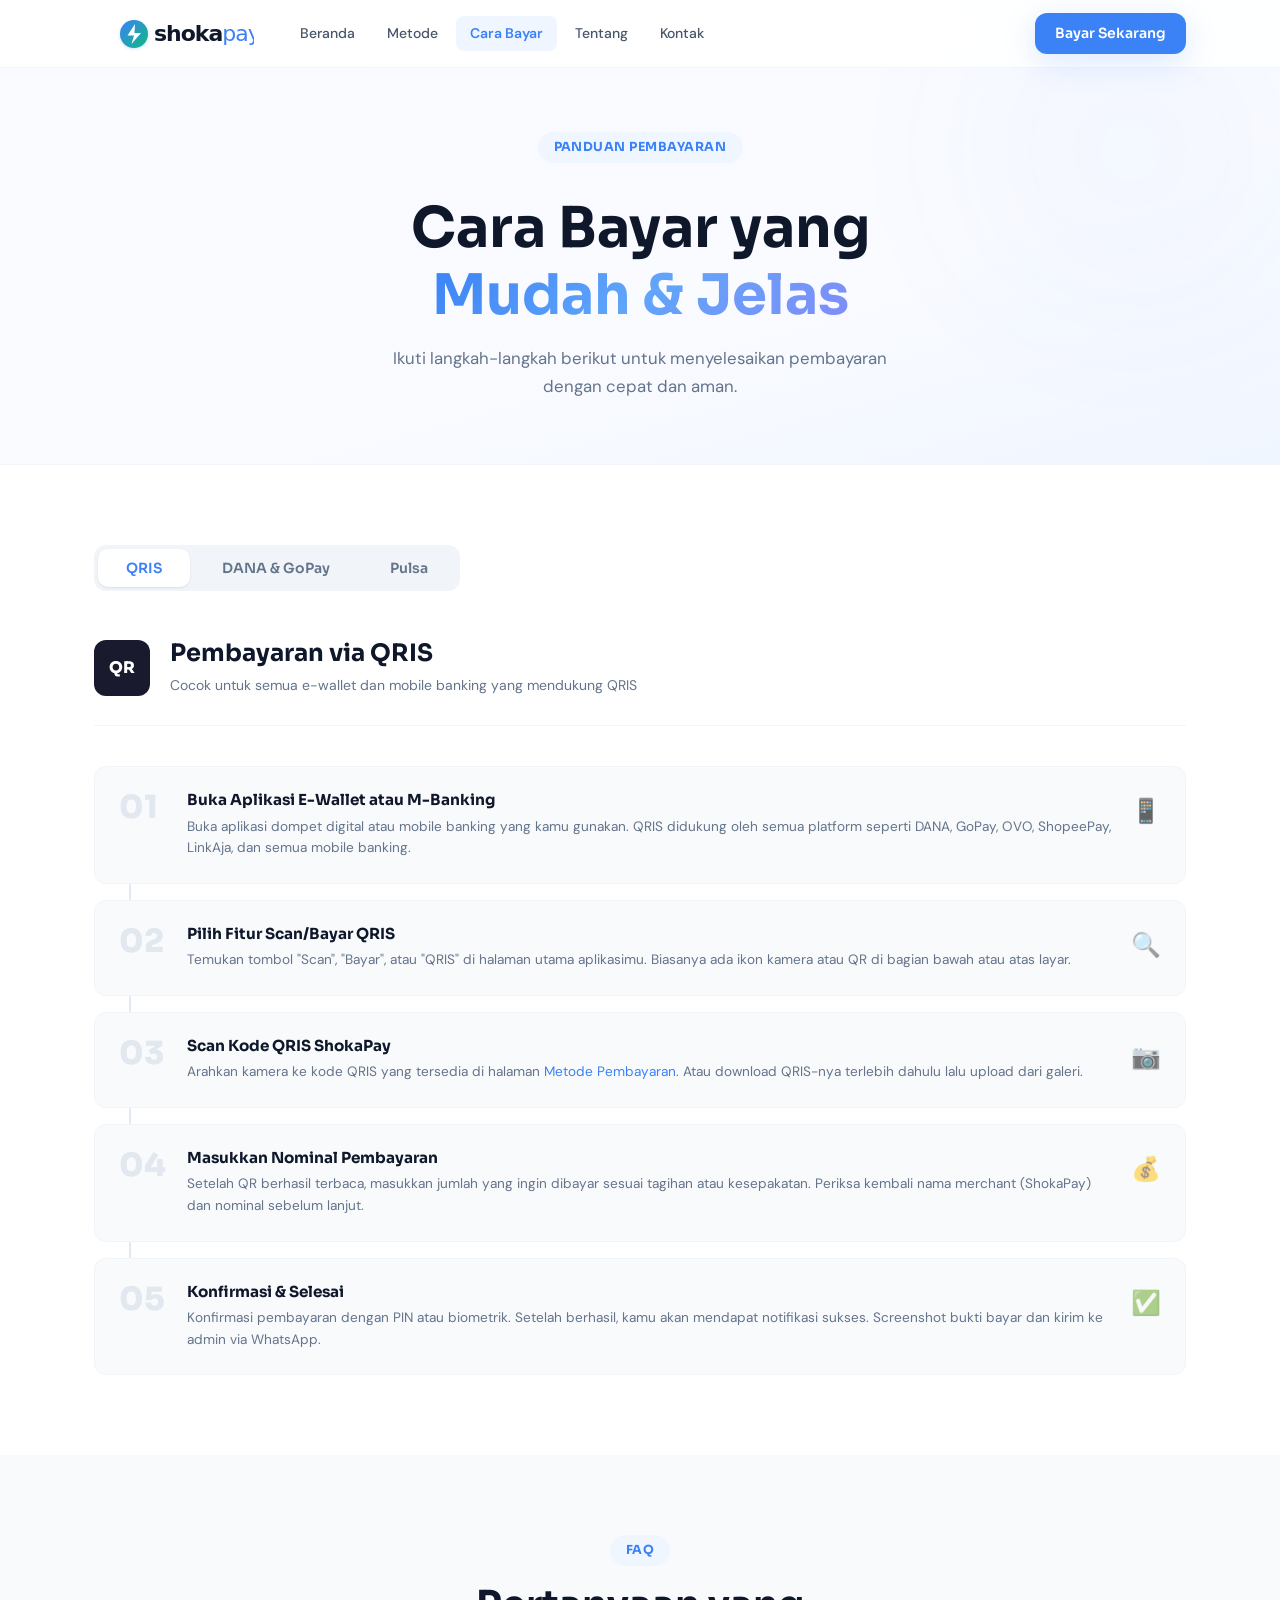
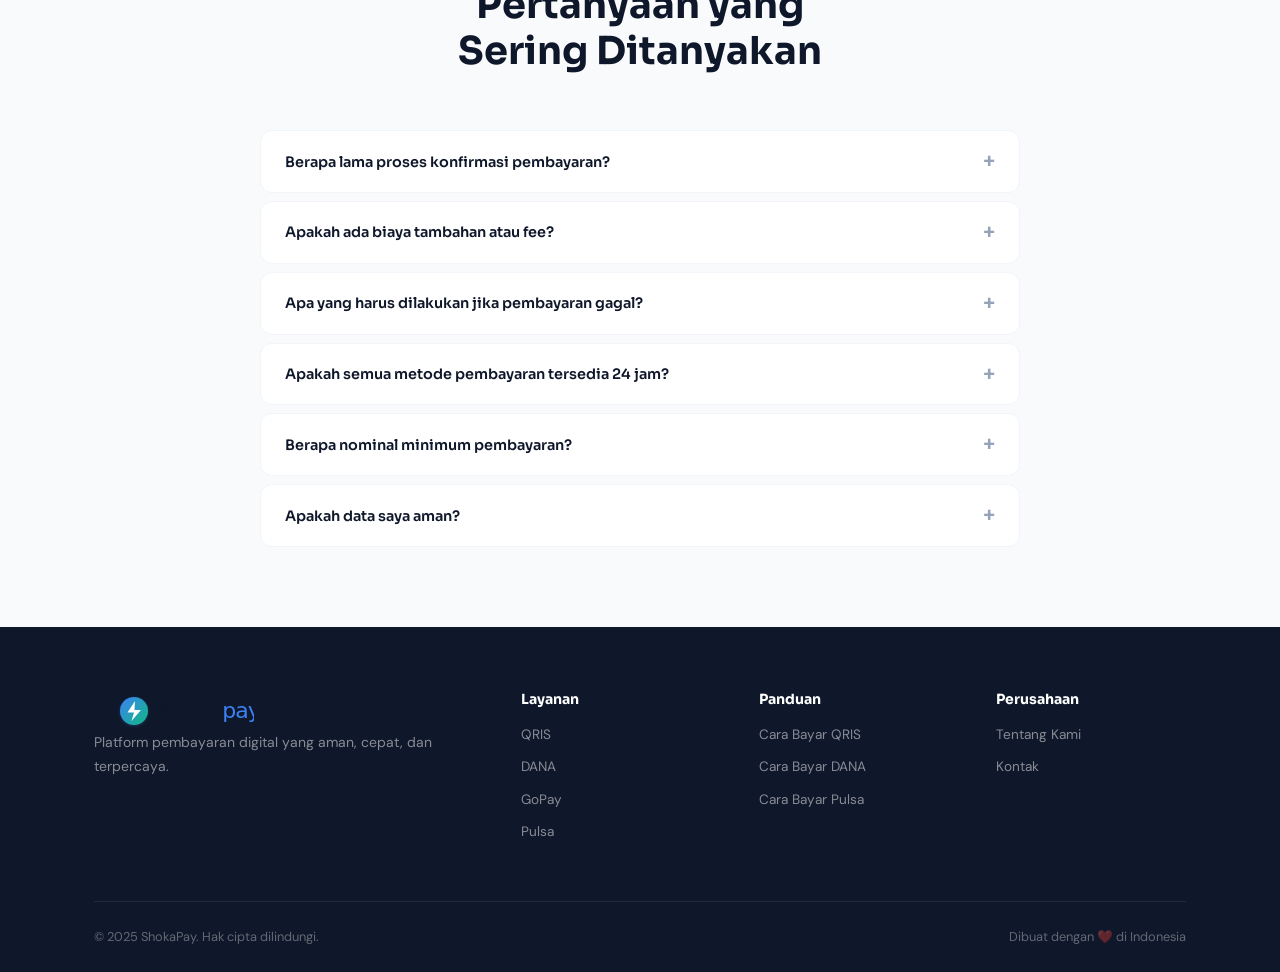
==== cara.html @ 30183c7b "Add cara.html for payment guide" ====
<!DOCTYPE html>
<html lang="id">
<head>
  <meta charset="UTF-8">
  <link rel="icon" type="image/svg+xml" href="favicon.svg">
  <meta name="viewport" content="width=device-width, initial-scale=1.0">
  <title>Cara Pembayaran — ShokaPay</title>
  <link rel="stylesheet" href="style.css">
  <link rel="preconnect" href="https://fonts.googleapis.com">
  <link href="https://fonts.googleapis.com/css2?family=Sora:wght@300;400;500;600;700;800&family=DM+Sans:ital,opsz,wght@0,9..40,300;0,9..40,400;0,9..40,500;0,9..40,600;1,9..40,400&display=swap" rel="stylesheet">
</head>
<body>

  <nav class="navbar" id="navbar">
    <div class="nav-container">
      <a href="index.html" class="nav-logo-svg">
        <svg width="160" height="40" viewBox="0 0 240 80" xmlns="http://www.w3.org/2000/svg">
          <defs>
            <linearGradient id="shoka-nav-grad" x1="0%" y1="0%" x2="100%" y2="100%">
              <stop offset="0%" stop-color="#3B82F6" />
              <stop offset="100%" stop-color="#10B981" />
            </linearGradient>
            <filter id="nav-shadow" x="-10%" y="-10%" width="120%" height="120%">
              <feDropShadow dx="0" dy="2" stdDeviation="3" flood-color="#3B82F6" flood-opacity="0.25"/>
            </filter>
          </defs>
          <circle cx="40" cy="40" r="28" fill="url(#shoka-nav-grad)" filter="url(#nav-shadow)" />
          <path d="M42 20 L27 43 H40 L35 60 L54 38 H41 Z" fill="#ffffff" />
          <text x="80" y="53" font-family="system-ui,-apple-system,BlinkMacSystemFont,sans-serif" font-size="44" letter-spacing="-2">
            <tspan font-weight="800" fill="#0f172a">shoka</tspan><tspan font-weight="400" fill="#3b82f6">pay</tspan>
          </text>
        </svg>
      </a>
      <div class="nav-links" id="navLinks">
        <a href="index.html" class="nav-link">Beranda</a>
        <a href="metode.html" class="nav-link">Metode</a>
        <a href="cara.html" class="nav-link active">Cara Bayar</a>
        <a href="tentang.html" class="nav-link">Tentang</a>
        <a href="kontak.html" class="nav-link">Kontak</a>
      </div>
      <a href="metode.html" class="nav-cta">Bayar Sekarang</a>
      <button class="hamburger" id="hamburger" aria-label="Menu">
        <span></span><span></span><span></span>
      </button>
    </div>
  </nav>

  <section class="page-hero">
    <div class="hero-orb hero-orb-1" style="opacity:0.4;"></div>
    <div class="container">
      <div class="page-hero-content">
        <div class="section-tag">Panduan Pembayaran</div>
        <h1 class="page-title">Cara Bayar yang<br><span class="gradient-text">Mudah & Jelas</span></h1>
        <p class="page-sub">Ikuti langkah-langkah berikut untuk menyelesaikan pembayaran dengan cepat dan aman.</p>
      </div>
    </div>
  </section>

  <!-- GUIDE TABS -->
  <section class="guide-section">
    <div class="container">
      <div class="guide-tabs">
        <button class="guide-tab active" data-tab="qris">QRIS</button>
        <button class="guide-tab" data-tab="dana-gopay">DANA & GoPay</button>
        <button class="guide-tab" data-tab="pulsa">Pulsa</button>
      </div>

      <!-- QRIS STEPS -->
      <div class="guide-content active" id="tab-qris">
        <div class="guide-header">
          <div class="guide-icon qris-icon-large">QR</div>
          <div>
            <h2>Pembayaran via QRIS</h2>
            <p>Cocok untuk semua e-wallet dan mobile banking yang mendukung QRIS</p>
          </div>
        </div>
        <div class="steps-container">
          <div class="step-card">
            <div class="step-number">01</div>
            <div class="step-content">
              <h3>Buka Aplikasi E-Wallet atau M-Banking</h3>
              <p>Buka aplikasi dompet digital atau mobile banking yang kamu gunakan. QRIS didukung oleh semua platform seperti DANA, GoPay, OVO, ShopeePay, LinkAja, dan semua mobile banking.</p>
            </div>
            <div class="step-icon">📱</div>
          </div>
          <div class="step-connector"></div>
          <div class="step-card">
            <div class="step-number">02</div>
            <div class="step-content">
              <h3>Pilih Fitur Scan/Bayar QRIS</h3>
              <p>Temukan tombol "Scan", "Bayar", atau "QRIS" di halaman utama aplikasimu. Biasanya ada ikon kamera atau QR di bagian bawah atau atas layar.</p>
            </div>
            <div class="step-icon">🔍</div>
          </div>
          <div class="step-connector"></div>
          <div class="step-card">
            <div class="step-number">03</div>
            <div class="step-content">
              <h3>Scan Kode QRIS ShokaPay</h3>
              <p>Arahkan kamera ke kode QRIS yang tersedia di halaman <a href="metode.html" style="color:var(--blue);">Metode Pembayaran</a>. Atau download QRIS-nya terlebih dahulu lalu upload dari galeri.</p>
            </div>
            <div class="step-icon">📷</div>
          </div>
          <div class="step-connector"></div>
          <div class="step-card">
            <div class="step-number">04</div>
            <div class="step-content">
              <h3>Masukkan Nominal Pembayaran</h3>
              <p>Setelah QR berhasil terbaca, masukkan jumlah yang ingin dibayar sesuai tagihan atau kesepakatan. Periksa kembali nama merchant (ShokaPay) dan nominal sebelum lanjut.</p>
            </div>
            <div class="step-icon">💰</div>
          </div>
          <div class="step-connector"></div>
          <div class="step-card">
            <div class="step-number">05</div>
            <div class="step-content">
              <h3>Konfirmasi & Selesai</h3>
              <p>Konfirmasi pembayaran dengan PIN atau biometrik. Setelah berhasil, kamu akan mendapat notifikasi sukses. Screenshot bukti bayar dan kirim ke admin via WhatsApp.</p>
            </div>
            <div class="step-icon">✅</div>
          </div>
        </div>
      </div>

      <!-- DANA & GOPAY STEPS -->
      <div class="guide-content" id="tab-dana-gopay">
        <div class="guide-header">
          <div class="guide-icon dana-icon-large">💙</div>
          <div>
            <h2>Pembayaran via DANA & GoPay</h2>
            <p>Transfer langsung ke nomor DANA atau GoPay ShokaPay</p>
          </div>
        </div>

        <div class="guide-split">
          <div class="guide-split-col">
            <h3 class="split-title dana-title">Via DANA</h3>
            <div class="steps-container compact">
              <div class="step-card compact-step">
                <div class="step-number small">01</div>
                <div class="step-content">
                  <h3>Buka Aplikasi DANA</h3>
                  <p>Buka aplikasi DANA di smartphone kamu dan pastikan sudah login ke akun yang valid.</p>
                </div>
              </div>
              <div class="step-connector short"></div>
              <div class="step-card compact-step">
                <div class="step-number small">02</div>
                <div class="step-content">
                  <h3>Pilih "Kirim Uang"</h3>
                  <p>Tap tombol "Kirim" atau "Kirim Uang" dari halaman utama DANA.</p>
                </div>
              </div>
              <div class="step-connector short"></div>
              <div class="step-card compact-step">
                <div class="step-number small">03</div>
                <div class="step-content">
                  <h3>Masukkan Nomor DANA</h3>
                  <p>Ketik atau paste nomor tujuan: <strong>085213859916</strong></p>
                </div>
              </div>
              <div class="step-connector short"></div>
              <div class="step-card compact-step">
                <div class="step-number small">04</div>
                <div class="step-content">
                  <h3>Masukkan Nominal & Kirim</h3>
                  <p>Isi jumlah, tambah catatan jika perlu, lalu konfirmasi dengan PIN DANA.</p>
                </div>
              </div>
            </div>
          </div>

          <div class="guide-split-divider"></div>

          <div class="guide-split-col">
            <h3 class="split-title gopay-title">Via GoPay</h3>
            <div class="steps-container compact">
              <div class="step-card compact-step">
                <div class="step-number small">01</div>
                <div class="step-content">
                  <h3>Buka Aplikasi Gojek</h3>
                  <p>Buka aplikasi Gojek dan masuk ke menu GoPay di bagian bawah layar.</p>
                </div>
              </div>
              <div class="step-connector short"></div>
              <div class="step-card compact-step">
                <div class="step-number small">02</div>
                <div class="step-content">
                  <h3>Pilih "Kirim"</h3>
                  <p>Di halaman GoPay, tap "Kirim" untuk memulai transfer ke nomor lain.</p>
                </div>
              </div>
              <div class="step-connector short"></div>
              <div class="step-card compact-step">
                <div class="step-number small">03</div>
                <div class="step-content">
                  <h3>Masukkan Nomor GoPay</h3>
                  <p>Ketik nomor tujuan: <strong>085213859916</strong> — pastikan nama muncul sebagai ShokaPay.</p>
                </div>
              </div>
              <div class="step-connector short"></div>
              <div class="step-card compact-step">
                <div class="step-number small">04</div>
                <div class="step-content">
                  <h3>Konfirmasi & Kirim</h3>
                  <p>Masukkan nominal, verifikasi dengan PIN GoPay, dan transfer selesai.</p>
                </div>
              </div>
            </div>
          </div>
        </div>
      </div>

      <!-- PULSA STEPS -->
      <div class="guide-content" id="tab-pulsa">
        <div class="guide-header">
          <div class="guide-icon pulsa-icon-large">📡</div>
          <div>
            <h2>Pembayaran via Pulsa</h2>
            <p>Transfer pulsa dari nomor Telkomsel atau Indosat kamu</p>
          </div>
        </div>

        <div class="guide-split">
          <div class="guide-split-col">
            <h3 class="split-title tsel-title">Pulsa Telkomsel</h3>
            <div class="number-highlight red-highlight">085213859916</div>
            <div class="steps-container compact">
              <div class="step-card compact-step">
                <div class="step-number small">01</div>
                <div class="step-content">
                  <h3>Pastikan Pulsa Cukup</h3>
                  <p>Cek saldo pulsamu, pastikan minimal sama dengan nominal yang ingin dikirim + fee.</p>
                </div>
              </div>
              <div class="step-connector short"></div>
              <div class="step-card compact-step">
                <div class="step-number small">02</div>
                <div class="step-content">
                  <h3>Gunakan MyTelkomsel atau *858#</h3>
                  <p>Buka aplikasi MyTelkomsel atau dial <strong>*858#</strong> dari nomor Telkomselmu.</p>
                </div>
              </div>
              <div class="step-connector short"></div>
              <div class="step-card compact-step">
                <div class="step-number small">03</div>
                <div class="step-content">
                  <h3>Pilih "Transfer Pulsa"</h3>
                  <p>Pilih menu Transfer Pulsa dan masukkan nomor tujuan <strong>085213859916</strong>.</p>
                </div>
              </div>
              <div class="step-connector short"></div>
              <div class="step-card compact-step">
                <div class="step-number small">04</div>
                <div class="step-content">
                  <h3>Masukkan Nominal & Konfirmasi</h3>
                  <p>Isi nominal pulsa yang ingin dikirim, konfirmasi dan selesaikan proses transfer.</p>
                </div>
              </div>
            </div>
          </div>

          <div class="guide-split-divider"></div>

          <div class="guide-split-col">
            <h3 class="split-title isat-title">Pulsa Indosat</h3>
            <div class="number-highlight orange-highlight">6285761987935</div>
            <div class="steps-container compact">
              <div class="step-card compact-step">
                <div class="step-number small">01</div>
                <div class="step-content">
                  <h3>Pastikan Pulsa Cukup</h3>
                  <p>Cek saldo pulsamu, pastikan mencukupi nominal yang akan ditransfer.</p>
                </div>
              </div>
              <div class="step-connector short"></div>
              <div class="step-card compact-step">
                <div class="step-number small">02</div>
                <div class="step-content">
                  <h3>Gunakan myIM3 atau *123#</h3>
                  <p>Buka aplikasi myIM3 atau dial <strong>*123#</strong> dari nomor Indosatmu.</p>
                </div>
              </div>
              <div class="step-connector short"></div>
              <div class="step-card compact-step">
                <div class="step-number small">03</div>
                <div class="step-content">
                  <h3>Pilih "Transfer Pulsa"</h3>
                  <p>Navigasi ke menu Transfer Pulsa dan masukkan nomor <strong>6285761987935</strong>.</p>
                </div>
              </div>
              <div class="step-connector short"></div>
              <div class="step-card compact-step">
                <div class="step-number small">04</div>
                <div class="step-content">
                  <h3>Masukkan Nominal & Konfirmasi</h3>
                  <p>Masukkan jumlah pulsa, ikuti instruksi dan selesaikan transfer.</p>
                </div>
              </div>
            </div>
          </div>
        </div>
      </div>
    </div>
  </section>

  <!-- FAQ -->
  <section class="faq-section">
    <div class="container">
      <div class="section-header">
        <div class="section-tag">FAQ</div>
        <h2 class="section-title">Pertanyaan yang<br>Sering Ditanyakan</h2>
      </div>
      <div class="faq-list">
        <div class="faq-item">
          <button class="faq-question">
            Berapa lama proses konfirmasi pembayaran?
            <span class="faq-icon">+</span>
          </button>
          <div class="faq-answer">
            <p>Konfirmasi pembayaran diproses dalam waktu kurang dari 5 menit setelah kamu mengirimkan bukti transfer ke admin via WhatsApp. Pastikan mengirimkan screenshot yang jelas.</p>
          </div>
        </div>
        <div class="faq-item">
          <button class="faq-question">
            Apakah ada biaya tambahan atau fee?
            <span class="faq-icon">+</span>
          </button>
          <div class="faq-answer">
            <p>Tidak ada biaya tambahan dari pihak ShokaPay. Namun, beberapa metode seperti transfer pulsa mungkin dikenakan biaya kecil dari operator selulermu. Silakan cek ketentuan operatormu.</p>
          </div>
        </div>
        <div class="faq-item">
          <button class="faq-question">
            Apa yang harus dilakukan jika pembayaran gagal?
            <span class="faq-icon">+</span>
          </button>
          <div class="faq-answer">
            <p>Jika pembayaran gagal, hubungi admin kami via WhatsApp dengan menyertakan detail transaksi. Tim kami akan membantu menyelesaikan masalah dalam waktu singkat.</p>
          </div>
        </div>
        <div class="faq-item">
          <button class="faq-question">
            Apakah semua metode pembayaran tersedia 24 jam?
            <span class="faq-icon">+</span>
          </button>
          <div class="faq-answer">
            <p>QRIS, DANA, dan GoPay tersedia 24/7. Untuk konfirmasi dari admin, kami beroperasi dari pukul 08.00 - 23.00 WIB. Di luar jam tersebut, konfirmasi akan diproses saat admin online.</p>
          </div>
        </div>
        <div class="faq-item">
          <button class="faq-question">
            Berapa nominal minimum pembayaran?
            <span class="faq-icon">+</span>
          </button>
          <div class="faq-answer">
            <p>Untuk DANA dan GoPay tidak ada minimum khusus dari kami (ikuti ketentuan platform). Untuk pulsa, minimum transfer biasanya Rp 5.000 tergantung kebijakan operator.</p>
          </div>
        </div>
        <div class="faq-item">
          <button class="faq-question">
            Apakah data saya aman?
            <span class="faq-icon">+</span>
          </button>
          <div class="faq-answer">
            <p>Ya, keamanan data pengguna adalah prioritas utama kami. Kami tidak menyimpan data kartu atau kredensial apapun. Semua transaksi diproses langsung melalui platform resmi masing-masing.</p>
          </div>
        </div>
      </div>
    </div>
  </section>

  <footer class="footer">
    <div class="container">
      <div class="footer-grid">
        <div class="footer-brand">
          <a href="index.html" class="nav-logo-svg">
        <svg width="160" height="40" viewBox="0 0 240 80" xmlns="http://www.w3.org/2000/svg">
          <defs>
            <linearGradient id="shoka-nav-grad" x1="0%" y1="0%" x2="100%" y2="100%">
              <stop offset="0%" stop-color="#3B82F6" />
              <stop offset="100%" stop-color="#10B981" />
            </linearGradient>
            <filter id="nav-shadow" x="-10%" y="-10%" width="120%" height="120%">
              <feDropShadow dx="0" dy="2" stdDeviation="3" flood-color="#3B82F6" flood-opacity="0.25"/>
            </filter>
          </defs>
          <circle cx="40" cy="40" r="28" fill="url(#shoka-nav-grad)" filter="url(#nav-shadow)" />
          <path d="M42 20 L27 43 H40 L35 60 L54 38 H41 Z" fill="#ffffff" />
          <text x="80" y="53" font-family="system-ui,-apple-system,BlinkMacSystemFont,sans-serif" font-size="44" letter-spacing="-2">
            <tspan font-weight="800" fill="#0f172a">shoka</tspan><tspan font-weight="400" fill="#3b82f6">pay</tspan>
          </text>
        </svg>
      </a>
          <p>Platform pembayaran digital yang aman, cepat, dan terpercaya.</p>
        </div>
        <div class="footer-col">
          <h4>Layanan</h4>
          <a href="metode.html">QRIS</a>
          <a href="metode.html">DANA</a>
          <a href="metode.html">GoPay</a>
          <a href="metode.html">Pulsa</a>
        </div>
        <div class="footer-col">
          <h4>Panduan</h4>
          <a href="cara.html">Cara Bayar QRIS</a>
          <a href="cara.html">Cara Bayar DANA</a>
          <a href="cara.html">Cara Bayar Pulsa</a>
        </div>
        <div class="footer-col">
          <h4>Perusahaan</h4>
          <a href="tentang.html">Tentang Kami</a>
          <a href="kontak.html">Kontak</a>
        </div>
      </div>
      <div class="footer-bottom">
        <span>© 2025 ShokaPay. Hak cipta dilindungi.</span>
        <span>Dibuat dengan ❤️ di Indonesia</span>
      </div>
    </div>
  </footer>

  <script src="app.js"></script>
</body>
</html>
---- style.css ----
/* ============================================
   SHOKAPAY — Premium Payment Platform CSS
   ============================================ */

:root {
  --blue: #3B82F6;
  --blue-light: #EFF6FF;
  --blue-mid: #BFDBFE;
  --blue-dark: #1D4ED8;
  --white: #FFFFFF;
  --gray-50: #F8FAFC;
  --gray-100: #F1F5F9;
  --gray-200: #E2E8F0;
  --gray-300: #CBD5E1;
  --gray-400: #94A3B8;
  --gray-500: #64748B;
  --gray-600: #475569;
  --gray-700: #334155;
  --gray-800: #1E293B;
  --gray-900: #0F172A;
  --radius: 24px;
  --radius-sm: 12px;
  --radius-xs: 8px;
  --shadow-sm: 0 1px 3px rgba(0,0,0,0.06), 0 1px 2px rgba(0,0,0,0.04);
  --shadow: 0 4px 16px rgba(0,0,0,0.07), 0 1px 4px rgba(0,0,0,0.04);
  --shadow-lg: 0 10px 40px rgba(0,0,0,0.10), 0 2px 8px rgba(0,0,0,0.06);
  --shadow-blue: 0 8px 32px rgba(59,130,246,0.18);
  --font: 'Sora', sans-serif;
  --font-body: 'DM Sans', sans-serif;
  --nav-h: 68px;
}

*, *::before, *::after { box-sizing: border-box; margin: 0; padding: 0; }

html { scroll-behavior: smooth; }

body {
  font-family: var(--font-body);
  background: var(--white);
  color: var(--gray-800);
  line-height: 1.65;
  -webkit-font-smoothing: antialiased;
  overflow-x: hidden;
}

/* ── TYPOGRAPHY ── */
h1, h2, h3, h4 { font-family: var(--font); font-weight: 700; line-height: 1.2; }
h1 { font-size: clamp(2rem, 5vw, 3.5rem); }
h2 { font-size: clamp(1.5rem, 3.5vw, 2.4rem); }
h3 { font-size: 1.1rem; }
p { color: var(--gray-600); }
a { text-decoration: none; color: inherit; }

.container {
  max-width: 1140px;
  margin: 0 auto;
  padding: 0 24px;
}

/* ── NAVBAR ── */
.navbar {
  position: fixed;
  top: 0; left: 0; right: 0;
  z-index: 1000;
  height: var(--nav-h);
  background: rgba(255,255,255,0.88);
  backdrop-filter: blur(20px);
  -webkit-backdrop-filter: blur(20px);
  border-bottom: 1px solid var(--gray-100);
  transition: box-shadow 0.3s;
}
.navbar.scrolled { box-shadow: var(--shadow); }

.nav-container {
  display: flex;
  align-items: center;
  gap: 32px;
  height: 100%;
  max-width: 1140px;
  margin: 0 auto;
  padding: 0 24px;
}

.nav-logo {
  display: flex;
  align-items: center;
  gap: 10px;
  font-family: var(--font);
  font-weight: 700;
  font-size: 1.15rem;
  color: var(--gray-900);
  flex-shrink: 0;
}

.logo-mark {
  width: 36px; height: 36px;
  background: linear-gradient(135deg, var(--blue), var(--blue-dark));
  border-radius: 10px;
  display: flex; align-items: center; justify-content: center;
  color: white;
  font-family: var(--font);
  font-weight: 800;
  font-size: 1rem;
  box-shadow: var(--shadow-blue);
}

.nav-links {
  display: flex;
  align-items: center;
  gap: 4px;
  flex: 1;
}
.nav-link {
  padding: 6px 14px;
  border-radius: var(--radius-xs);
  font-size: 0.875rem;
  font-weight: 500;
  color: var(--gray-600);
  transition: all 0.2s;
}
.nav-link:hover { color: var(--blue); background: var(--blue-light); }
.nav-link.active { color: var(--blue); background: var(--blue-light); font-weight: 600; }

.nav-cta {
  padding: 9px 20px;
  background: var(--blue);
  color: white;
  border-radius: var(--radius-sm);
  font-size: 0.875rem;
  font-weight: 600;
  font-family: var(--font);
  transition: all 0.2s;
  box-shadow: var(--shadow-blue);
  white-space: nowrap;
}
.nav-cta:hover { background: var(--blue-dark); transform: translateY(-1px); box-shadow: 0 8px 24px rgba(59,130,246,0.3); }

.hamburger {
  display: none;
  flex-direction: column;
  gap: 5px;
  background: none;
  border: none;
  cursor: pointer;
  padding: 4px;
  margin-left: auto;
}
.hamburger span {
  display: block;
  width: 24px; height: 2px;
  background: var(--gray-700);
  border-radius: 2px;
  transition: all 0.3s;
}
.hamburger.open span:nth-child(1) { transform: translateY(7px) rotate(45deg); }
.hamburger.open span:nth-child(2) { opacity: 0; }
.hamburger.open span:nth-child(3) { transform: translateY(-7px) rotate(-45deg); }

/* ── GLASS CARD ── */
.glass-card {
  background: rgba(255,255,255,0.7);
  backdrop-filter: blur(20px);
  -webkit-backdrop-filter: blur(20px);
  border: 1px solid rgba(255,255,255,0.9);
  box-shadow: var(--shadow-lg);
}

/* ── GRADIENT TEXT ── */
.gradient-text {
  background: linear-gradient(135deg, var(--blue), #60A5FA, #818CF8);
  -webkit-background-clip: text;
  -webkit-text-fill-color: transparent;
  background-clip: text;
}

/* ── HERO ── */
.hero {
  min-height: 100vh;
  padding: calc(var(--nav-h) + 80px) 0 80px;
  position: relative;
  overflow: hidden;
  background: linear-gradient(165deg, #F8FAFF 0%, #FAFBFF 50%, #F0F6FF 100%);
}

.hero-bg-grid {
  position: absolute;
  inset: 0;
  background-image: 
    linear-gradient(var(--gray-200) 1px, transparent 1px),
    linear-gradient(90deg, var(--gray-200) 1px, transparent 1px);
  background-size: 40px 40px;
  opacity: 0.4;
  mask-image: radial-gradient(ellipse 80% 80% at 50% 50%, black 30%, transparent 100%);
}

.hero-orb {
  position: absolute;
  border-radius: 50%;
  filter: blur(80px);
  pointer-events: none;
}
.hero-orb-1 {
  width: 500px; height: 500px;
  background: radial-gradient(circle, rgba(59,130,246,0.12) 0%, transparent 70%);
  top: -100px; right: -100px;
}
.hero-orb-2 {
  width: 400px; height: 400px;
  background: radial-gradient(circle, rgba(129,140,248,0.10) 0%, transparent 70%);
  bottom: 0; left: -50px;
}

.hero .container {
  display: grid;
  grid-template-columns: 1fr 1fr;
  gap: 60px;
  align-items: center;
  position: relative;
  z-index: 1;
}

.hero-badge {
  display: inline-flex;
  align-items: center;
  gap: 8px;
  padding: 6px 16px;
  background: var(--blue-light);
  border: 1px solid var(--blue-mid);
  border-radius: 100px;
  font-size: 0.8rem;
  font-weight: 600;
  color: var(--blue-dark);
  margin-bottom: 24px;
  font-family: var(--font);
}
.badge-dot {
  width: 7px; height: 7px;
  background: #22C55E;
  border-radius: 50%;
  box-shadow: 0 0 0 2px rgba(34,197,94,0.3);
  animation: pulse-dot 2s infinite;
}
@keyframes pulse-dot {
  0%, 100% { box-shadow: 0 0 0 2px rgba(34,197,94,0.3); }
  50% { box-shadow: 0 0 0 5px rgba(34,197,94,0.1); }
}

.hero-title { margin-bottom: 20px; color: var(--gray-900); }
.hero-sub {
  font-size: 1.05rem;
  color: var(--gray-500);
  max-width: 460px;
  margin-bottom: 36px;
  line-height: 1.75;
}

.hero-actions {
  display: flex;
  gap: 12px;
  flex-wrap: wrap;
  margin-bottom: 40px;
}

.btn-primary {
  display: inline-flex;
  align-items: center;
  gap: 8px;
  padding: 14px 28px;
  background: linear-gradient(135deg, var(--blue), var(--blue-dark));
  color: white;
  border-radius: var(--radius-sm);
  font-family: var(--font);
  font-weight: 600;
  font-size: 0.95rem;
  transition: all 0.25s;
  box-shadow: var(--shadow-blue);
}
.btn-primary:hover { transform: translateY(-2px); box-shadow: 0 12px 36px rgba(59,130,246,0.35); }
.btn-arrow { transition: transform 0.2s; }
.btn-primary:hover .btn-arrow { transform: translateX(4px); }

.btn-ghost {
  display: inline-flex;
  align-items: center;
  padding: 14px 28px;
  background: white;
  border: 1.5px solid var(--gray-200);
  color: var(--gray-700);
  border-radius: var(--radius-sm);
  font-family: var(--font);
  font-weight: 600;
  font-size: 0.95rem;
  transition: all 0.2s;
}
.btn-ghost:hover { border-color: var(--blue); color: var(--blue); background: var(--blue-light); }

.hero-trust {
  display: flex;
  align-items: center;
  gap: 16px;
  flex-wrap: wrap;
}
.trust-item {
  display: flex;
  align-items: center;
  gap: 6px;
  font-size: 0.82rem;
  font-weight: 500;
  color: var(--gray-500);
}
.trust-icon { font-size: 0.9rem; }
.trust-divider { width: 1px; height: 16px; background: var(--gray-200); }

/* HERO VISUAL */
.hero-visual {
  position: relative;
  display: flex;
  justify-content: center;
}

.mockup-card {
  width: 100%;
  max-width: 340px;
  border-radius: var(--radius);
  padding: 24px;
  animation: float 6s ease-in-out infinite;
}
@keyframes float {
  0%, 100% { transform: translateY(0); }
  50% { transform: translateY(-12px); }
}

.mockup-header {
  display: flex;
  align-items: center;
  gap: 12px;
  margin-bottom: 20px;
}
.mockup-avatar {
  width: 42px; height: 42px;
  background: linear-gradient(135deg, var(--blue), var(--blue-dark));
  border-radius: 12px;
  display: flex; align-items: center; justify-content: center;
  color: white;
  font-family: var(--font);
  font-weight: 700;
  font-size: 0.85rem;
}
.mockup-name { font-family: var(--font); font-weight: 700; font-size: 0.95rem; color: var(--gray-900); }
.mockup-status {
  display: flex; align-items: center; gap: 5px;
  font-size: 0.75rem; color: #22C55E; font-weight: 500;
}
.status-dot { width: 6px; height: 6px; background: #22C55E; border-radius: 50%; }
.mockup-badge-tag {
  margin-left: auto;
  padding: 3px 10px;
  background: linear-gradient(135deg, #F59E0B, #D97706);
  color: white;
  border-radius: 100px;
  font-size: 0.7rem;
  font-weight: 700;
  font-family: var(--font);
}
.mockup-balance-label { font-size: 0.75rem; color: var(--gray-400); margin-bottom: 4px; }
.mockup-balance {
  font-family: var(--font);
  font-size: 1.6rem;
  font-weight: 800;
  color: var(--gray-900);
  margin-bottom: 16px;
}
.mockup-methods {
  display: flex; gap: 6px;
  margin-bottom: 20px;
  flex-wrap: wrap;
}
.method-chip {
  padding: 4px 12px;
  border-radius: 100px;
  font-size: 0.72rem;
  font-weight: 700;
  font-family: var(--font);
}
.qris-chip { background: #1A1A2E; color: white; }
.dana-chip { background: #EBF5FD; color: #108EE9; }
.gopay-chip { background: #E0F9FF; color: #00AED6; }
.pulsa-chip { background: #FEF2F2; color: #EF4444; }

.mockup-transactions { display: flex; flex-direction: column; gap: 10px; }
.txn-item {
  display: flex; align-items: center; gap: 10px;
  padding: 10px 12px;
  background: var(--gray-50);
  border-radius: var(--radius-sm);
  border: 1px solid var(--gray-100);
}
.txn-icon {
  width: 30px; height: 30px;
  border-radius: 8px;
  display: flex; align-items: center; justify-content: center;
  font-size: 0.8rem; font-weight: 700;
  flex-shrink: 0;
}
.txn-in { background: #F0FDF4; color: #22C55E; }
.txn-out { background: #FEF2F2; color: #EF4444; }
.txn-info { flex: 1; min-width: 0; }
.txn-name { font-size: 0.8rem; font-weight: 600; color: var(--gray-800); white-space: nowrap; overflow: hidden; text-overflow: ellipsis; }
.txn-time { font-size: 0.7rem; color: var(--gray-400); }
.txn-amount { font-size: 0.8rem; font-weight: 700; white-space: nowrap; }
.txn-amount-in { color: #22C55E; }
.txn-amount-out { color: #EF4444; }

.floating-badge {
  position: absolute;
  padding: 8px 16px;
  border-radius: 100px;
  font-size: 0.8rem;
  font-weight: 600;
  font-family: var(--font);
  color: var(--gray-800);
}
.fb1 { bottom: 20%; left: -30px; animation: float 5s 1s ease-in-out infinite; }
.fb2 { top: 20%; right: -20px; animation: float 5s 2s ease-in-out infinite; }

/* ── STATS ── */
.stats-section {
  padding: 48px 0;
  background: white;
  border-top: 1px solid var(--gray-100);
  border-bottom: 1px solid var(--gray-100);
}
.stats-grid {
  display: flex;
  align-items: center;
  justify-content: center;
  gap: 0;
  flex-wrap: wrap;
}
.stat-item {
  text-align: center;
  padding: 16px 48px;
}
.stat-number {
  font-family: var(--font);
  font-size: 2.2rem;
  font-weight: 800;
  color: var(--gray-900);
  line-height: 1;
  margin-bottom: 6px;
}
.stat-label { font-size: 0.85rem; color: var(--gray-500); font-weight: 500; }
.stat-divider { width: 1px; height: 48px; background: var(--gray-200); }

/* ── SECTION COMMON ── */
.section-header {
  text-align: center;
  margin-bottom: 56px;
}
.section-tag {
  display: inline-block;
  padding: 5px 16px;
  background: var(--blue-light);
  color: var(--blue);
  border-radius: 100px;
  font-size: 0.78rem;
  font-weight: 700;
  font-family: var(--font);
  letter-spacing: 0.04em;
  text-transform: uppercase;
  margin-bottom: 16px;
}
.section-title { color: var(--gray-900); margin-bottom: 16px; }
.section-sub { color: var(--gray-500); max-width: 520px; margin: 0 auto; font-size: 1rem; }

/* ── FEATURES ── */
.features-section { padding: 100px 0; background: var(--gray-50); }
.features-grid {
  display: grid;
  grid-template-columns: repeat(3, 1fr);
  gap: 20px;
}
.feature-card {
  background: white;
  border: 1px solid var(--gray-100);
  border-radius: var(--radius);
  padding: 32px;
  transition: all 0.3s;
}
.feature-card:hover {
  transform: translateY(-4px);
  box-shadow: var(--shadow-lg);
  border-color: var(--blue-mid);
}
.feature-card-accent {
  background: linear-gradient(135deg, var(--blue), var(--blue-dark));
  border-color: transparent;
}
.feature-card-accent h3 { color: white; }
.feature-card-accent p { color: rgba(255,255,255,0.8); }
.feature-icon {
  width: 48px; height: 48px;
  border-radius: var(--radius-sm);
  display: flex; align-items: center; justify-content: center;
  font-size: 1.4rem;
  margin-bottom: 20px;
}
.feature-card h3 { font-size: 1rem; margin-bottom: 8px; color: var(--gray-900); }
.feature-card p { font-size: 0.875rem; line-height: 1.65; }

/* ── TESTIMONIALS ── */
.testimonials-section { padding: 100px 0; background: white; }
.testimonials-grid {
  display: grid;
  grid-template-columns: repeat(3, 1fr);
  gap: 20px;
}
.testimonial-card {
  background: var(--gray-50);
  border: 1px solid var(--gray-100);
  border-radius: var(--radius);
  padding: 32px;
  transition: all 0.3s;
}
.testimonial-card:hover { transform: translateY(-3px); box-shadow: var(--shadow); }
.testimonial-featured {
  background: linear-gradient(135deg, var(--blue), #4F46E5);
  border-color: transparent;
}
.testimonial-featured p { color: rgba(255,255,255,0.9); }
.testimonial-featured .author-name { color: white; }
.testimonial-featured .author-role { color: rgba(255,255,255,0.7); }
.testimonial-featured .stars { color: #FCD34D; }
.stars { font-size: 0.9rem; color: #F59E0B; margin-bottom: 16px; }
.testimonial-card > p { font-size: 0.9rem; line-height: 1.7; margin-bottom: 24px; color: var(--gray-600); }
.testimonial-author { display: flex; align-items: center; gap: 12px; }
.author-avatar {
  width: 38px; height: 38px;
  background: linear-gradient(135deg, var(--blue), #818CF8);
  border-radius: 50%;
  display: flex; align-items: center; justify-content: center;
  color: white; font-size: 0.75rem; font-weight: 700; font-family: var(--font);
  flex-shrink: 0;
}
.author-name { font-size: 0.875rem; font-weight: 700; color: var(--gray-900); font-family: var(--font); }
.author-role { font-size: 0.75rem; color: var(--gray-400); }

/* ── CTA SECTION ── */
.cta-section { padding: 80px 0; background: var(--gray-50); }
.cta-card {
  background: linear-gradient(135deg, #1E3A8A 0%, #1D4ED8 50%, #2563EB 100%);
  border-radius: var(--radius);
  padding: 64px;
  text-align: center;
  position: relative;
  overflow: hidden;
}
.cta-orb {
  position: absolute;
  width: 400px; height: 400px;
  background: radial-gradient(circle, rgba(255,255,255,0.08) 0%, transparent 70%);
  top: -100px; right: -100px;
  border-radius: 50%;
  pointer-events: none;
}
.cta-content { position: relative; z-index: 1; }
.cta-content h2 { color: white; margin-bottom: 12px; }
.cta-content p { color: rgba(255,255,255,0.75); margin-bottom: 36px; font-size: 1rem; }
.cta-actions { display: flex; gap: 12px; justify-content: center; flex-wrap: wrap; }
.btn-white {
  padding: 13px 28px;
  background: white;
  color: var(--blue-dark);
  border-radius: var(--radius-sm);
  font-family: var(--font);
  font-weight: 700;
  font-size: 0.9rem;
  transition: all 0.2s;
}
.btn-white:hover { transform: translateY(-2px); box-shadow: 0 8px 24px rgba(0,0,0,0.2); }
.btn-outline-white {
  padding: 13px 28px;
  background: transparent;
  color: white;
  border: 1.5px solid rgba(255,255,255,0.4);
  border-radius: var(--radius-sm);
  font-family: var(--font);
  font-weight: 600;
  font-size: 0.9rem;
  transition: all 0.2s;
}
.btn-outline-white:hover { border-color: white; background: rgba(255,255,255,0.1); }

/* ── PAGE HERO ── */
.page-hero {
  padding: calc(var(--nav-h) + 64px) 0 64px;
  background: linear-gradient(165deg, #F8FAFF 0%, #FAFBFF 60%, #F0F6FF 100%);
  border-bottom: 1px solid var(--gray-100);
  position: relative;
  overflow: hidden;
}
.page-hero-content { text-align: center; position: relative; z-index: 1; }
.page-title { color: var(--gray-900); margin: 16px 0; }
.page-sub { color: var(--gray-500); max-width: 540px; margin: 0 auto; font-size: 1.05rem; }

/* ── METHODS ── */
.methods-section { padding: 80px 0; background: var(--gray-50); }
.methods-grid {
  display: grid;
  grid-template-columns: repeat(auto-fit, minmax(320px, 1fr));
  gap: 24px;
  margin-bottom: 36px;
}

.payment-card {
  background: white;
  border: 1.5px solid var(--gray-100);
  border-radius: var(--radius);
  padding: 28px;
  transition: all 0.35s;
  position: relative;
  overflow: hidden;
}
.payment-card::before {
  content: '';
  position: absolute;
  top: 0; left: 0; right: 0;
  height: 3px;
  opacity: 0;
  transition: opacity 0.3s;
}
.payment-qris::before { background: linear-gradient(90deg, #1A1A2E, #444); }
.payment-dana::before { background: linear-gradient(90deg, #108EE9, #0066CC); }
.payment-gopay::before { background: linear-gradient(90deg, #00AED6, #007A99); }
.payment-telkomsel::before { background: linear-gradient(90deg, #EF233C, #C71F37); }
.payment-indosat::before { background: linear-gradient(90deg, #FF6900, #CC5400); }
.payment-card:hover { transform: translateY(-6px); box-shadow: var(--shadow-lg); border-color: transparent; }
.payment-card:hover::before { opacity: 1; }

.payment-card-header {
  display: flex;
  align-items: center;
  gap: 14px;
  margin-bottom: 24px;
}
.payment-icon-wrap {
  width: 48px; height: 48px; border-radius: var(--radius-sm);
  display: flex; align-items: center; justify-content: center;
  flex-shrink: 0;
}
.payment-name { font-family: var(--font); font-weight: 700; font-size: 1rem; color: var(--gray-900); }
.payment-type { font-size: 0.75rem; color: var(--gray-400); margin-top: 2px; }
.payment-badge-tag {
  margin-left: auto;
  padding: 3px 10px;
  background: linear-gradient(135deg, var(--blue), var(--blue-dark));
  color: white;
  border-radius: 100px;
  font-size: 0.7rem; font-weight: 700; font-family: var(--font);
}

/* QRIS */
.qris-preview {
  margin-bottom: 20px;
  display: flex;
  justify-content: center;
}
.qris-img-wrap {
  position: relative;
  width: 180px; height: 180px;
  border-radius: var(--radius-sm);
  overflow: hidden;
  border: 2px solid var(--gray-100);
}
.qris-img { width: 100%; height: 100%; object-fit: cover; }
.qris-overlay {
  position: absolute;
  inset: 0;
  background: rgba(26,26,46,0.7);
  display: flex; align-items: center; justify-content: center;
  color: white; font-size: 0.8rem; font-weight: 600;
  opacity: 0;
  transition: opacity 0.2s;
}
.qris-img-wrap:hover .qris-overlay { opacity: 1; }

/* NUMBER */
.payment-number-section {
  background: var(--gray-50);
  border: 1px solid var(--gray-100);
  border-radius: var(--radius-sm);
  padding: 16px 20px;
  margin-bottom: 20px;
  text-align: center;
}
.number-label { font-size: 0.72rem; color: var(--gray-400); font-weight: 600; text-transform: uppercase; letter-spacing: 0.05em; margin-bottom: 6px; }
.number-display {
  font-family: var(--font);
  font-size: 1.3rem;
  font-weight: 800;
  color: var(--gray-900);
  letter-spacing: 0.04em;
  margin-bottom: 4px;
}
.number-name { font-size: 0.75rem; color: var(--gray-400); }

/* INFO ROW */
.payment-info-row {
  display: flex;
  gap: 16px;
  margin-bottom: 20px;
  padding: 14px 16px;
  background: var(--gray-50);
  border-radius: var(--radius-sm);
}
.payment-info-item { flex: 1; }
.info-label { display: block; font-size: 0.7rem; color: var(--gray-400); text-transform: uppercase; letter-spacing: 0.04em; font-weight: 600; margin-bottom: 3px; }
.info-val { font-size: 0.82rem; color: var(--gray-700); font-weight: 600; }

/* ACTIONS */
.payment-actions { display: flex; gap: 10px; margin-bottom: 24px; flex-wrap: wrap; }
.btn-action {
  display: inline-flex;
  align-items: center;
  gap: 7px;
  padding: 10px 18px;
  border-radius: var(--radius-sm);
  font-size: 0.82rem;
  font-weight: 600;
  font-family: var(--font);
  border: none;
  cursor: pointer;
  transition: all 0.2s;
  text-decoration: none;
  white-space: nowrap;
}
.btn-copy { background: var(--gray-100); color: var(--gray-700); border: 1px solid var(--gray-200); }
.btn-copy:hover { background: var(--blue-light); color: var(--blue); border-color: var(--blue-mid); }
.btn-copy.copied { background: #F0FDF4; color: #22C55E; border-color: #BBF7D0; }
.btn-download { background: var(--gray-900); color: white; }
.btn-download:hover { background: var(--gray-700); transform: translateY(-1px); }
.btn-open-app { color: white; }
.dana-btn { background: #108EE9; }
.dana-btn:hover { background: #0066CC; transform: translateY(-1px); }
.gopay-btn { background: #00AED6; }
.gopay-btn:hover { background: #007A99; transform: translateY(-1px); }

/* MINI STEPS */
.payment-steps-mini { border-top: 1px solid var(--gray-100); padding-top: 16px; display: flex; flex-direction: column; gap: 8px; }
.step-mini { display: flex; align-items: flex-start; gap: 10px; font-size: 0.8rem; color: var(--gray-500); }
.step-num {
  width: 20px; height: 20px;
  background: var(--blue-light);
  color: var(--blue);
  border-radius: 50%;
  display: flex; align-items: center; justify-content: center;
  font-size: 0.65rem; font-weight: 700;
  flex-shrink: 0; margin-top: 1px;
}

/* INFO BOX */
.info-box {
  display: flex;
  align-items: center;
  gap: 16px;
  background: #FFF7ED;
  border: 1px solid #FED7AA;
  border-radius: var(--radius-sm);
  padding: 20px 24px;
  flex-wrap: wrap;
}
.info-box-icon { font-size: 1.3rem; flex-shrink: 0; }
.info-box-content { flex: 1; font-size: 0.875rem; color: #92400E; }
.info-box-content strong { color: #78350F; }
.info-box-cta {
  padding: 8px 18px;
  background: #F97316;
  color: white;
  border-radius: var(--radius-xs);
  font-size: 0.8rem; font-weight: 700; font-family: var(--font);
  white-space: nowrap;
  transition: all 0.2s;
}
.info-box-cta:hover { background: #EA580C; }

/* ── GUIDE (cara.html) ── */
.guide-section { padding: 80px 0; background: white; }
.guide-tabs {
  display: flex;
  gap: 4px;
  background: var(--gray-100);
  border-radius: var(--radius-sm);
  padding: 4px;
  margin-bottom: 48px;
  width: fit-content;
}
.guide-tab {
  padding: 10px 28px;
  border-radius: 10px;
  border: none;
  background: transparent;
  font-family: var(--font);
  font-weight: 600;
  font-size: 0.875rem;
  color: var(--gray-500);
  cursor: pointer;
  transition: all 0.2s;
}
.guide-tab.active { background: white; color: var(--blue); box-shadow: var(--shadow-sm); }
.guide-tab:hover:not(.active) { color: var(--gray-700); }

.guide-content { display: none; }
.guide-content.active { display: block; animation: fadeIn 0.3s ease; }
@keyframes fadeIn { from { opacity: 0; transform: translateY(8px); } to { opacity: 1; transform: translateY(0); } }

.guide-header {
  display: flex;
  align-items: center;
  gap: 20px;
  margin-bottom: 40px;
  padding-bottom: 28px;
  border-bottom: 1px solid var(--gray-100);
}
.guide-icon {
  width: 56px; height: 56px;
  border-radius: var(--radius-sm);
  display: flex; align-items: center; justify-content: center;
  font-size: 1.5rem;
  flex-shrink: 0;
}
.qris-icon-large { background: #1A1A2E; color: white; font-family: var(--font); font-weight: 800; font-size: 1rem; }
.dana-icon-large { background: #EBF5FD; }
.pulsa-icon-large { background: #FEF2F2; }
.guide-header h2 { font-size: 1.5rem; color: var(--gray-900); margin-bottom: 6px; }
.guide-header p { font-size: 0.875rem; color: var(--gray-500); }

.steps-container { display: flex; flex-direction: column; gap: 0; }
.step-card {
  display: flex;
  gap: 20px;
  padding: 24px;
  background: var(--gray-50);
  border: 1px solid var(--gray-100);
  border-radius: var(--radius-sm);
  position: relative;
  transition: all 0.2s;
}
.step-card:hover { border-color: var(--blue-mid); background: var(--blue-light); }
.step-number {
  font-family: var(--font);
  font-size: 2rem;
  font-weight: 900;
  color: var(--gray-200);
  line-height: 1;
  flex-shrink: 0;
  min-width: 48px;
}
.step-number.small { font-size: 1.4rem; }
.step-content h3 { font-size: 0.95rem; margin-bottom: 6px; color: var(--gray-900); }
.step-content p { font-size: 0.85rem; color: var(--gray-500); line-height: 1.6; }
.step-icon { margin-left: auto; font-size: 1.5rem; flex-shrink: 0; opacity: 0.6; }

.step-connector {
  width: 2px; height: 16px;
  background: var(--gray-200);
  margin-left: 35px;
  border-radius: 2px;
}
.step-connector.short { height: 10px; }

.guide-split { display: grid; grid-template-columns: 1fr auto 1fr; gap: 0; }
.guide-split-col { display: flex; flex-direction: column; }
.guide-split-divider { width: 1px; background: var(--gray-100); margin: 0 40px; }

.split-title {
  font-family: var(--font);
  font-size: 1.1rem;
  margin-bottom: 20px;
  padding: 10px 16px;
  border-radius: var(--radius-xs);
}
.dana-title { background: #EBF5FD; color: #108EE9; }
.gopay-title { background: #E0F9FF; color: #00AED6; }
.tsel-title { background: #FEF2F2; color: #EF233C; }
.isat-title { background: #FFF7ED; color: #FF6900; }

.compact-step { padding: 16px 18px; }
.compact-step .step-content h3 { font-size: 0.875rem; }

.number-highlight {
  font-family: var(--font);
  font-size: 1.2rem;
  font-weight: 800;
  text-align: center;
  padding: 12px 20px;
  border-radius: var(--radius-sm);
  margin-bottom: 20px;
  letter-spacing: 0.05em;
}
.red-highlight { background: #FEF2F2; color: #EF233C; }
.orange-highlight { background: #FFF7ED; color: #FF6900; }

/* ── FAQ ── */
.faq-section { padding: 80px 0; background: var(--gray-50); }
.faq-list { display: flex; flex-direction: column; gap: 8px; max-width: 760px; margin: 0 auto; }
.faq-item {
  background: white;
  border: 1px solid var(--gray-100);
  border-radius: var(--radius-sm);
  overflow: hidden;
  transition: all 0.2s;
}
.faq-item.open { border-color: var(--blue-mid); }
.faq-question {
  width: 100%;
  padding: 20px 24px;
  display: flex;
  align-items: center;
  justify-content: space-between;
  gap: 16px;
  background: none;
  border: none;
  cursor: pointer;
  text-align: left;
  font-family: var(--font);
  font-size: 0.9rem;
  font-weight: 600;
  color: var(--gray-900);
  transition: all 0.2s;
}
.faq-question:hover { color: var(--blue); }
.faq-icon {
  font-size: 1.3rem;
  color: var(--gray-400);
  flex-shrink: 0;
  transition: transform 0.3s;
  font-style: normal;
  line-height: 1;
}
.faq-item.open .faq-icon { transform: rotate(45deg); color: var(--blue); }
.faq-answer {
  max-height: 0;
  overflow: hidden;
  transition: max-height 0.4s ease, padding 0.3s ease;
}
.faq-answer p {
  padding: 0 24px 20px;
  font-size: 0.875rem;
  color: var(--gray-600);
  line-height: 1.7;
}
.faq-item.open .faq-answer { max-height: 300px; }

/* ── ABOUT ── */
.about-section { padding: 80px 0; background: white; }
.about-grid {
  display: grid;
  grid-template-columns: 1fr 1fr;
  gap: 72px;
  align-items: center;
}
.about-visual { position: relative; display: flex; justify-content: center; }
.about-card-main {
  border-radius: var(--radius);
  padding: 40px 32px;
  text-align: center;
  width: 100%;
  max-width: 320px;
}
.logo-mark-big {
  width: 80px; height: 80px;
  background: linear-gradient(135deg, var(--blue), var(--blue-dark));
  border-radius: 24px;
  display: flex; align-items: center; justify-content: center;
  color: white; font-family: var(--font); font-weight: 900; font-size: 2.2rem;
  margin: 0 auto 16px;
  box-shadow: var(--shadow-blue);
}
.about-brand-name { font-family: var(--font); font-weight: 800; font-size: 1.5rem; color: var(--gray-900); margin-bottom: 6px; }
.about-tagline { font-size: 0.8rem; color: var(--gray-400); margin-bottom: 28px; }
.about-stats-mini { display: flex; gap: 0; }
.mini-stat {
  flex: 1;
  text-align: center;
  padding: 12px 8px;
  border-right: 1px solid var(--gray-100);
}
.mini-stat:last-child { border-right: none; }
.mini-stat-num { font-family: var(--font); font-weight: 800; font-size: 1.1rem; color: var(--gray-900); }
.mini-stat-label { font-size: 0.68rem; color: var(--gray-400); }

.about-badge-float {
  position: absolute;
  padding: 8px 16px;
  border-radius: 100px;
  font-size: 0.78rem;
  font-weight: 600;
  font-family: var(--font);
  color: var(--gray-700);
  animation: float 5s ease-in-out infinite;
}
.ab1 { bottom: 15%; left: -20px; animation-delay: 0.5s; }
.ab2 { top: 15%; right: -20px; animation-delay: 1.5s; }

.about-text h2 { color: var(--gray-900); margin-bottom: 20px; }
.about-text p { font-size: 0.9rem; color: var(--gray-500); line-height: 1.75; margin-bottom: 16px; }
.about-highlights { display: flex; flex-direction: column; gap: 16px; margin-top: 28px; }
.highlight-item {
  display: flex;
  align-items: flex-start;
  gap: 14px;
  padding: 16px 20px;
  background: var(--gray-50);
  border: 1px solid var(--gray-100);
  border-radius: var(--radius-sm);
}
.highlight-icon { font-size: 1.2rem; flex-shrink: 0; }
.highlight-item strong { display: block; font-size: 0.875rem; color: var(--gray-900); font-family: var(--font); margin-bottom: 2px; }
.highlight-item span { font-size: 0.8rem; color: var(--gray-500); }

/* ── VISION ── */
.vision-section { padding: 80px 0; background: var(--gray-50); }
.vision-card {
  background: linear-gradient(135deg, #1E3A8A, #1D4ED8, #2563EB);
  border-radius: var(--radius);
  padding: 64px;
  text-align: center;
  position: relative;
  overflow: hidden;
}
.vision-orb {
  position: absolute;
  width: 500px; height: 500px;
  background: radial-gradient(circle, rgba(255,255,255,0.06) 0%, transparent 70%);
  top: -150px; right: -100px;
  border-radius: 50%;
}
.light-tag { background: rgba(255,255,255,0.15); color: rgba(255,255,255,0.9); }
.vision-card h2 { color: white; margin: 16px 0; font-size: clamp(1.4rem, 3vw, 2rem); position: relative; z-index: 1; }
.vision-card p { color: rgba(255,255,255,0.7); max-width: 520px; margin: 0 auto 36px; position: relative; z-index: 1; }
.vision-values { display: flex; gap: 10px; justify-content: center; flex-wrap: wrap; position: relative; z-index: 1; }
.value-pill {
  padding: 8px 20px;
  background: rgba(255,255,255,0.12);
  border: 1px solid rgba(255,255,255,0.2);
  border-radius: 100px;
  color: white;
  font-size: 0.85rem;
  font-weight: 600;
  font-family: var(--font);
  backdrop-filter: blur(10px);
}

/* ── KEUNGGULAN ── */
.keunggulan-section { padding: 80px 0; background: white; }
.keunggulan-grid {
  display: grid;
  grid-template-columns: repeat(3, 1fr);
  gap: 20px;
}
.keunggulan-card {
  background: var(--gray-50);
  border: 1.5px solid var(--gray-100);
  border-radius: var(--radius);
  padding: 32px;
  position: relative;
  transition: all 0.3s;
}
.keunggulan-card:hover { transform: translateY(-4px); box-shadow: var(--shadow-lg); border-color: var(--blue-mid); }
.keunggulan-accent {
  background: linear-gradient(135deg, var(--blue), var(--blue-dark));
  border-color: transparent;
}
.keunggulan-accent h3, .keunggulan-accent p { color: white; }
.keunggulan-accent p { color: rgba(255,255,255,0.8); }
.keunggulan-number {
  font-family: var(--font);
  font-size: 3.5rem;
  font-weight: 900;
  color: var(--gray-100);
  line-height: 1;
  margin-bottom: 12px;
  position: absolute;
  top: 20px; right: 24px;
}
.keunggulan-accent .keunggulan-number { color: rgba(255,255,255,0.15); }
.keunggulan-icon { font-size: 2rem; margin-bottom: 16px; }
.keunggulan-card h3 { font-size: 1rem; margin-bottom: 8px; color: var(--gray-900); }
.keunggulan-card p { font-size: 0.875rem; color: var(--gray-500); line-height: 1.65; }

/* ── CONTACT ── */
.contact-section { padding: 80px 0; background: white; }
.contact-grid { display: grid; grid-template-columns: 1fr 1fr; gap: 48px; align-items: start; }

.wa-card {
  background: linear-gradient(135deg, #25D366, #128C7E);
  border-radius: var(--radius);
  padding: 32px;
  display: flex;
  gap: 20px;
  margin-bottom: 20px;
}
.wa-icon { font-size: 2rem; flex-shrink: 0; }
.wa-content h3 { color: white; margin-bottom: 8px; font-size: 1.1rem; }
.wa-content p { color: rgba(255,255,255,0.8); font-size: 0.875rem; margin-bottom: 20px; line-height: 1.6; }
.btn-wa {
  display: inline-flex;
  align-items: center;
  gap: 8px;
  padding: 11px 22px;
  background: white;
  color: #128C7E;
  border-radius: var(--radius-sm);
  font-family: var(--font);
  font-weight: 700;
  font-size: 0.875rem;
  transition: all 0.2s;
}
.btn-wa:hover { transform: translateY(-2px); box-shadow: 0 8px 24px rgba(0,0,0,0.2); }

.contact-details-card {
  background: var(--gray-50);
  border: 1px solid var(--gray-100);
  border-radius: var(--radius);
  padding: 28px;
  margin-bottom: 20px;
}
.contact-details-card h3 { font-size: 1rem; color: var(--gray-900); margin-bottom: 20px; }
.contact-detail-item { display: flex; align-items: flex-start; gap: 14px; margin-bottom: 16px; }
.contact-detail-item:last-child { margin-bottom: 0; }
.detail-icon { font-size: 1.1rem; width: 36px; height: 36px; background: var(--blue-light); border-radius: var(--radius-xs); display: flex; align-items: center; justify-content: center; flex-shrink: 0; }
.detail-label { font-size: 0.72rem; color: var(--gray-400); text-transform: uppercase; letter-spacing: 0.05em; font-weight: 600; margin-bottom: 2px; }
.detail-value { font-size: 0.875rem; color: var(--gray-800); font-weight: 600; font-family: var(--font); }

.social-card {
  background: var(--gray-50);
  border: 1px solid var(--gray-100);
  border-radius: var(--radius);
  padding: 28px;
}
.social-card h3 { font-size: 1rem; color: var(--gray-900); margin-bottom: 8px; }
.social-card p { font-size: 0.875rem; margin-bottom: 20px; }
.social-grid { display: flex; flex-direction: column; gap: 10px; }
.social-item {
  display: flex;
  align-items: center;
  gap: 14px;
  padding: 12px 16px;
  background: white;
  border: 1px solid var(--gray-100);
  border-radius: var(--radius-sm);
  transition: all 0.2s;
}
.social-item:hover { border-color: var(--blue-mid); transform: translateX(4px); }
.social-item-icon { font-size: 1.3rem; }
.social-item-name { font-size: 0.875rem; font-weight: 600; color: var(--gray-800); font-family: var(--font); }
.social-item-handle { font-size: 0.75rem; color: var(--gray-400); }

/* FORM */
.contact-form-card {
  background: var(--gray-50);
  border: 1px solid var(--gray-100);
  border-radius: var(--radius);
  padding: 36px;
}
.contact-form-card h3 { font-size: 1.2rem; color: var(--gray-900); margin-bottom: 8px; }
.form-sub { font-size: 0.875rem; color: var(--gray-500); margin-bottom: 28px; }
.form-group { margin-bottom: 18px; }
.form-label { display: block; font-size: 0.8rem; font-weight: 600; color: var(--gray-700); margin-bottom: 8px; font-family: var(--font); }
.form-input {
  width: 100%;
  padding: 12px 16px;
  background: white;
  border: 1.5px solid var(--gray-200);
  border-radius: var(--radius-sm);
  font-family: var(--font-body);
  font-size: 0.875rem;
  color: var(--gray-900);
  outline: none;
  transition: all 0.2s;
  appearance: none;
}
.form-input:focus { border-color: var(--blue); box-shadow: 0 0 0 3px rgba(59,130,246,0.1); }
.form-input::placeholder { color: var(--gray-400); }
.form-select { cursor: pointer; background-image: url("data:image/svg+xml,%3Csvg xmlns='http://www.w3.org/2000/svg' width='12' height='12' viewBox='0 0 24 24' fill='none' stroke='%2394A3B8' stroke-width='2'%3E%3Cpath d='M6 9l6 6 6-6'/%3E%3C/svg%3E"); background-repeat: no-repeat; background-position: right 16px center; padding-right: 40px; }
.form-textarea { resize: vertical; min-height: 120px; }
.btn-form-submit {
  width: 100%;
  padding: 14px;
  background: linear-gradient(135deg, var(--blue), var(--blue-dark));
  color: white;
  border: none;
  border-radius: var(--radius-sm);
  font-family: var(--font);
  font-weight: 700;
  font-size: 0.95rem;
  cursor: pointer;
  transition: all 0.2s;
  box-shadow: var(--shadow-blue);
  margin-bottom: 16px;
  display: flex;
  align-items: center;
  justify-content: center;
  gap: 8px;
}
.btn-form-submit:hover { transform: translateY(-2px); box-shadow: 0 12px 36px rgba(59,130,246,0.35); }
.form-note { font-size: 0.8rem; color: var(--gray-400); text-align: center; }
.form-note a { color: var(--blue); font-weight: 600; }

/* ── TOAST ── */
.toast {
  position: fixed;
  bottom: 32px;
  left: 50%;
  transform: translateX(-50%) translateY(20px);
  background: var(--gray-900);
  color: white;
  padding: 12px 24px;
  border-radius: 100px;
  font-family: var(--font);
  font-size: 0.875rem;
  font-weight: 600;
  opacity: 0;
  pointer-events: none;
  transition: all 0.3s cubic-bezier(0.34, 1.56, 0.64, 1);
  z-index: 9999;
  white-space: nowrap;
}
.toast.show { opacity: 1; transform: translateX(-50%) translateY(0); }

/* ── FOOTER ── */
.footer {
  background: var(--gray-900);
  padding: 64px 0 0;
}
.footer-grid {
  display: grid;
  grid-template-columns: 2fr 1fr 1fr 1fr;
  gap: 48px;
  padding-bottom: 48px;
  border-bottom: 1px solid rgba(255,255,255,0.08);
}
.footer-brand .nav-logo { color: white; margin-bottom: 16px; display: flex; }
.footer-brand .logo-mark { background: linear-gradient(135deg, var(--blue), #60A5FA); }
.footer-brand p { font-size: 0.875rem; color: rgba(255,255,255,0.5); line-height: 1.7; margin-bottom: 24px; }
.social-links { display: flex; gap: 8px; }
.social-link {
  width: 36px; height: 36px;
  background: rgba(255,255,255,0.08);
  border: 1px solid rgba(255,255,255,0.1);
  border-radius: var(--radius-xs);
  display: flex; align-items: center; justify-content: center;
  color: rgba(255,255,255,0.6);
  font-size: 0.7rem; font-weight: 700;
  transition: all 0.2s;
}
.social-link:hover { background: var(--blue); border-color: var(--blue); color: white; }

.footer-col h4 { font-family: var(--font); font-size: 0.875rem; color: white; margin-bottom: 16px; font-weight: 700; }
.footer-col a {
  display: block;
  font-size: 0.85rem;
  color: rgba(255,255,255,0.5);
  margin-bottom: 10px;
  transition: color 0.2s;
}
.footer-col a:hover { color: rgba(255,255,255,0.9); }
.footer-bottom {
  display: flex;
  justify-content: space-between;
  padding: 24px 0;
  font-size: 0.8rem;
  color: rgba(255,255,255,0.35);
  flex-wrap: wrap;
  gap: 8px;
}

/* ── RESPONSIVE ── */
@media (max-width: 1024px) {
  .features-grid, .keunggulan-grid { grid-template-columns: repeat(2, 1fr); }
  .testimonials-grid { grid-template-columns: repeat(2, 1fr); }
  .footer-grid { grid-template-columns: 1fr 1fr; }
}

@media (max-width: 768px) {
  .hero .container { grid-template-columns: 1fr; text-align: center; }
  .hero-sub { margin: 0 auto 36px; }
  .hero-actions { justify-content: center; }
  .hero-trust { justify-content: center; }
  .hero-visual { display: none; }

  .nav-links { 
    display: none;
    position: fixed;
    top: var(--nav-h); left: 0; right: 0;
    background: white;
    border-bottom: 1px solid var(--gray-100);
    flex-direction: column;
    padding: 16px;
    gap: 4px;
    box-shadow: var(--shadow-lg);
    z-index: 999;
  }
  .nav-links.open { display: flex; }
  .nav-link { padding: 12px 16px; border-radius: var(--radius-xs); }
  .hamburger { display: flex; }
  .nav-cta { display: none; }

  .stats-grid { flex-direction: column; gap: 0; }
  .stat-divider { width: 60%; height: 1px; margin: 0 auto; }
  .stat-item { padding: 24px 16px; }

  .features-grid, .testimonials-grid, .keunggulan-grid { grid-template-columns: 1fr; }
  .about-grid, .contact-grid { grid-template-columns: 1fr; }
  .about-visual { display: none; }

  .guide-split { grid-template-columns: 1fr; }
  .guide-split-divider { width: 100%; height: 1px; margin: 32px 0; }

  .cta-card { padding: 40px 24px; }
  .footer-grid { grid-template-columns: 1fr; gap: 32px; }

  .methods-grid { grid-template-columns: 1fr; }
  .guide-tabs { flex-wrap: wrap; width: 100%; }
  .guide-tab { flex: 1; text-align: center; padding: 10px 12px; font-size: 0.8rem; }
  .vision-card { padding: 40px 24px; }
  .vision-card h2 { font-size: 1.4rem; }
}

@media (max-width: 480px) {
  .stat-number { font-size: 1.8rem; }
  h1 { font-size: 2rem; }
  .hero-badge { font-size: 0.72rem; }
}

/* ── LOGO SVG NAV ── */
.nav-logo-svg {
  display: flex;
  align-items: center;
  flex-shrink: 0;
  line-height: 0;
  transition: opacity 0.2s;
}
.nav-logo-svg:hover { opacity: 0.85; }
.nav-logo-svg svg { display: block; }
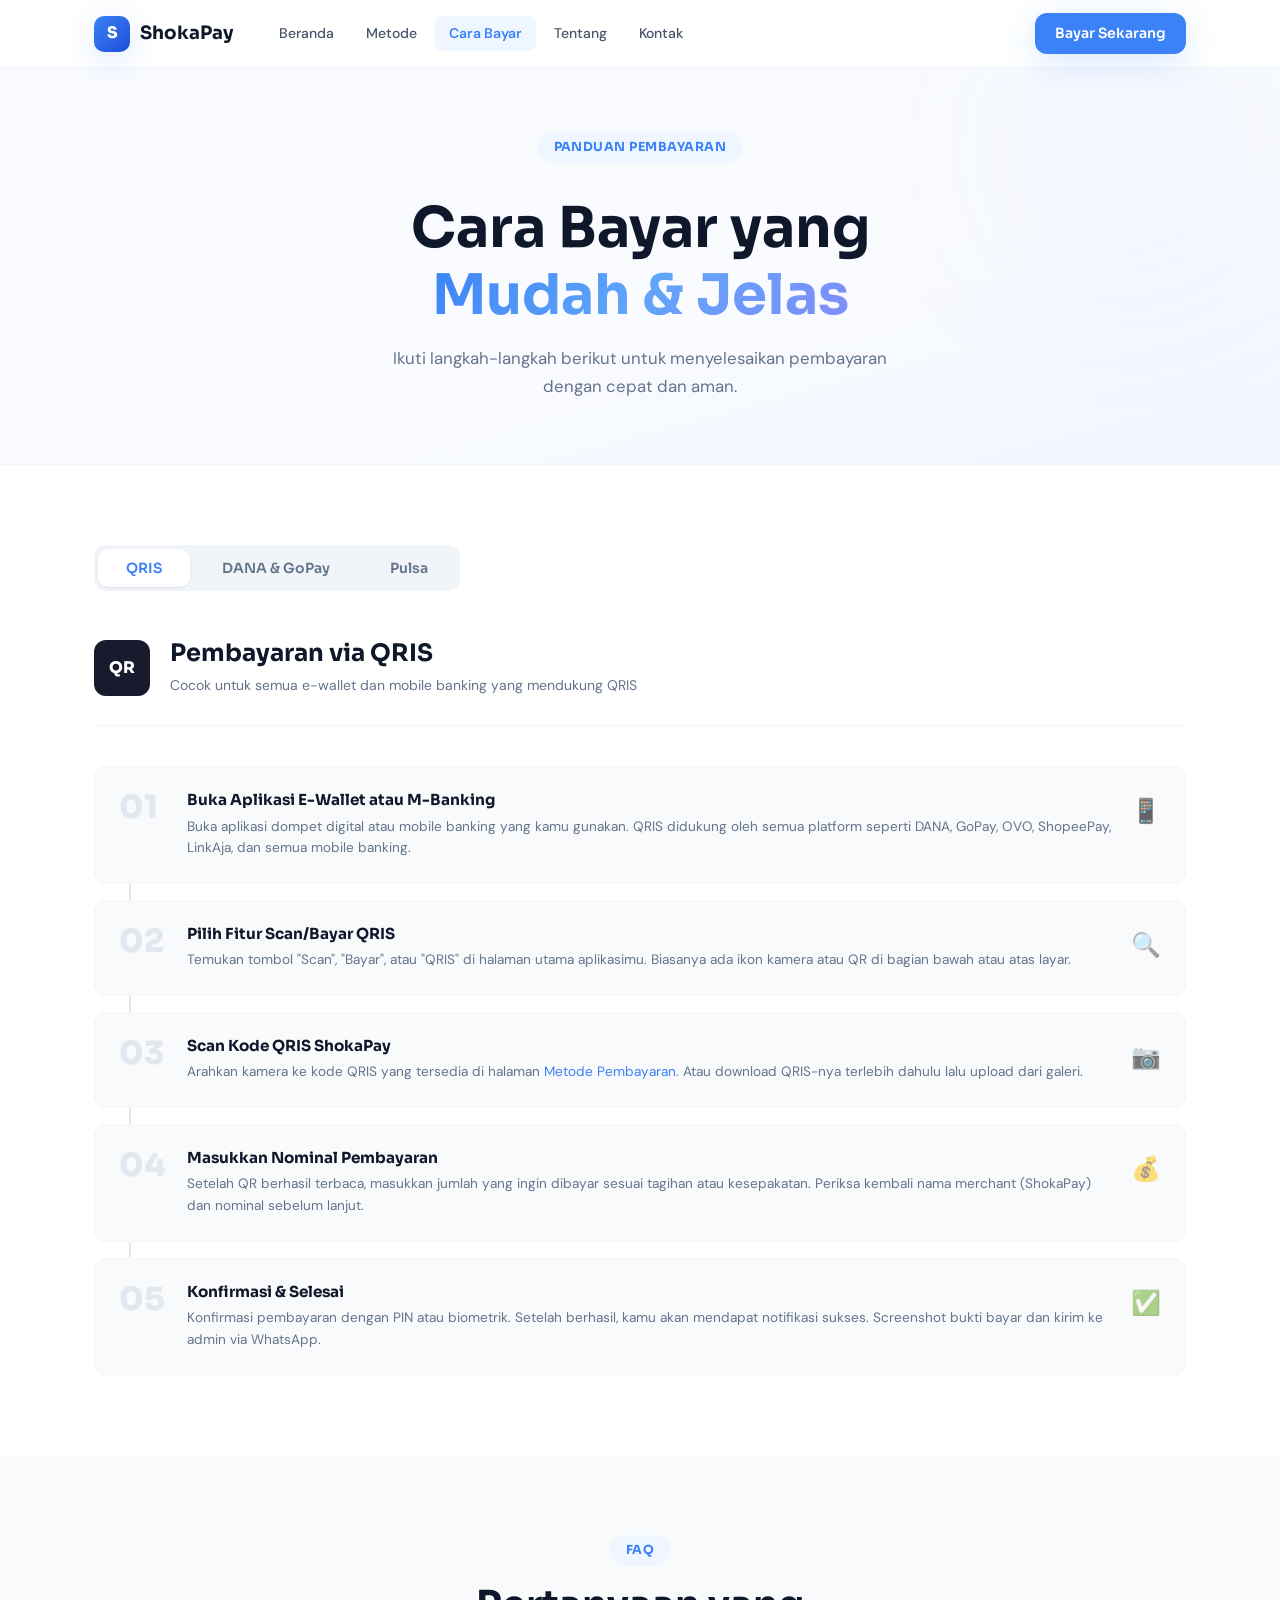
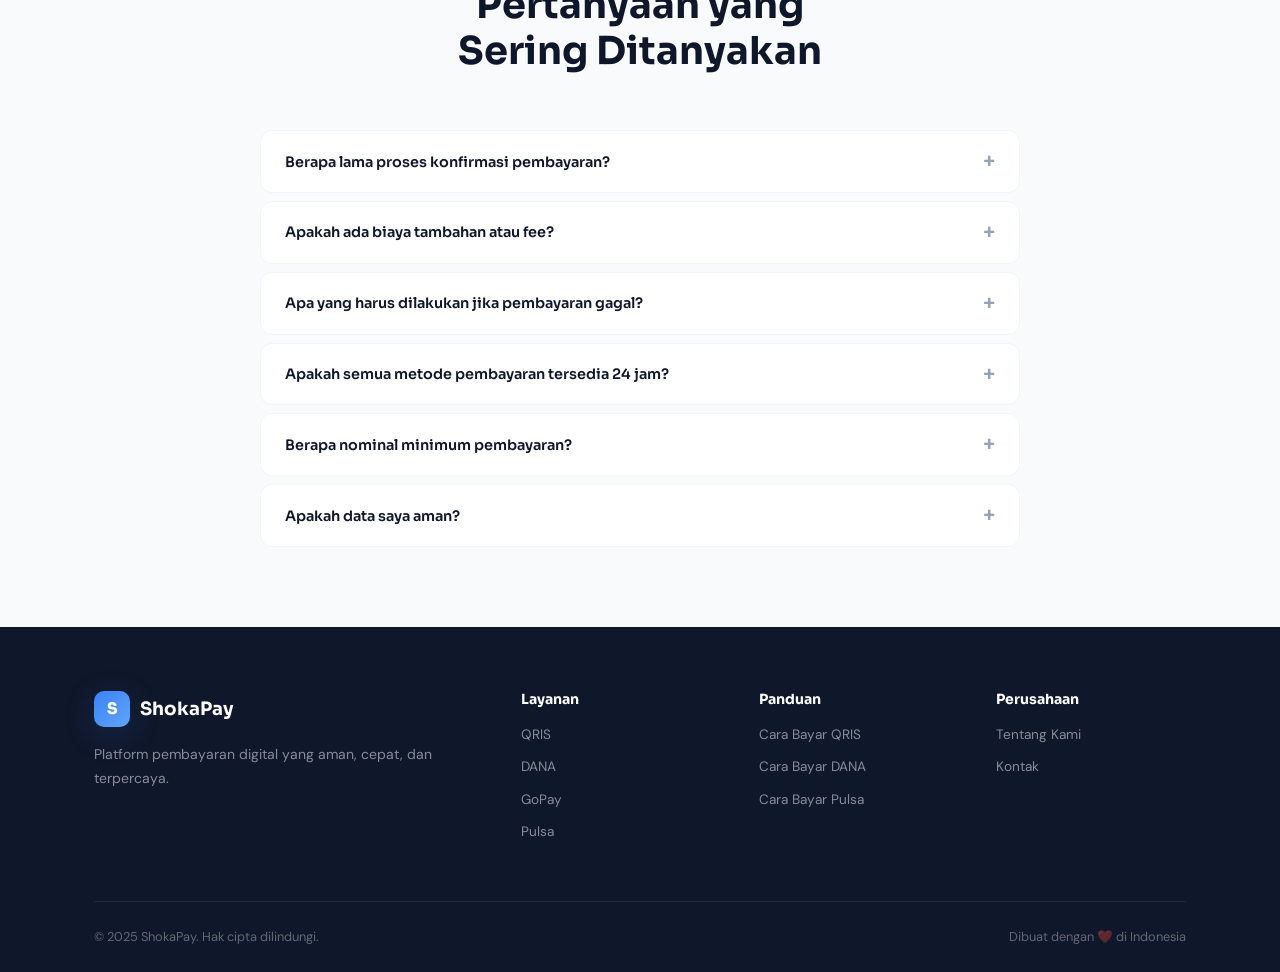
==== commit 0bd2928d: "Replace SVG logo with text logo in cara.html" ====
--- a/cara.html
+++ b/cara.html
@@ -2,7 +2,6 @@
 <html lang="id">
 <head>
   <meta charset="UTF-8">
-  <link rel="icon" type="image/svg+xml" href="favicon.svg">
   <meta name="viewport" content="width=device-width, initial-scale=1.0">
   <title>Cara Pembayaran — ShokaPay</title>
   <link rel="stylesheet" href="style.css">
@@ -13,23 +12,9 @@
 
   <nav class="navbar" id="navbar">
     <div class="nav-container">
-      <a href="index.html" class="nav-logo-svg">
-        <svg width="160" height="40" viewBox="0 0 240 80" xmlns="http://www.w3.org/2000/svg">
-          <defs>
-            <linearGradient id="shoka-nav-grad" x1="0%" y1="0%" x2="100%" y2="100%">
-              <stop offset="0%" stop-color="#3B82F6" />
-              <stop offset="100%" stop-color="#10B981" />
-            </linearGradient>
-            <filter id="nav-shadow" x="-10%" y="-10%" width="120%" height="120%">
-              <feDropShadow dx="0" dy="2" stdDeviation="3" flood-color="#3B82F6" flood-opacity="0.25"/>
-            </filter>
-          </defs>
-          <circle cx="40" cy="40" r="28" fill="url(#shoka-nav-grad)" filter="url(#nav-shadow)" />
-          <path d="M42 20 L27 43 H40 L35 60 L54 38 H41 Z" fill="#ffffff" />
-          <text x="80" y="53" font-family="system-ui,-apple-system,BlinkMacSystemFont,sans-serif" font-size="44" letter-spacing="-2">
-            <tspan font-weight="800" fill="#0f172a">shoka</tspan><tspan font-weight="400" fill="#3b82f6">pay</tspan>
-          </text>
-        </svg>
+      <a href="index.html" class="nav-logo">
+        <div class="logo-mark">S</div>
+        <span>ShokaPay</span>
       </a>
       <div class="nav-links" id="navLinks">
         <a href="index.html" class="nav-link">Beranda</a>
@@ -374,24 +359,10 @@
     <div class="container">
       <div class="footer-grid">
         <div class="footer-brand">
-          <a href="index.html" class="nav-logo-svg">
-        <svg width="160" height="40" viewBox="0 0 240 80" xmlns="http://www.w3.org/2000/svg">
-          <defs>
-            <linearGradient id="shoka-nav-grad" x1="0%" y1="0%" x2="100%" y2="100%">
-              <stop offset="0%" stop-color="#3B82F6" />
-              <stop offset="100%" stop-color="#10B981" />
-            </linearGradient>
-            <filter id="nav-shadow" x="-10%" y="-10%" width="120%" height="120%">
-              <feDropShadow dx="0" dy="2" stdDeviation="3" flood-color="#3B82F6" flood-opacity="0.25"/>
-            </filter>
-          </defs>
-          <circle cx="40" cy="40" r="28" fill="url(#shoka-nav-grad)" filter="url(#nav-shadow)" />
-          <path d="M42 20 L27 43 H40 L35 60 L54 38 H41 Z" fill="#ffffff" />
-          <text x="80" y="53" font-family="system-ui,-apple-system,BlinkMacSystemFont,sans-serif" font-size="44" letter-spacing="-2">
-            <tspan font-weight="800" fill="#0f172a">shoka</tspan><tspan font-weight="400" fill="#3b82f6">pay</tspan>
-          </text>
-        </svg>
-      </a>
+          <a href="index.html" class="nav-logo">
+            <div class="logo-mark">S</div>
+            <span>ShokaPay</span>
+          </a>
           <p>Platform pembayaran digital yang aman, cepat, dan terpercaya.</p>
         </div>
         <div class="footer-col">
@@ -423,4 +394,3 @@
   <script src="app.js"></script>
 </body>
 </html>
-
--- a/style.css
+++ b/style.css
@@ -1332,15 +1332,3 @@
   h1 { font-size: 2rem; }
   .hero-badge { font-size: 0.72rem; }
 }
-
-/* ── LOGO SVG NAV ── */
-.nav-logo-svg {
-  display: flex;
-  align-items: center;
-  flex-shrink: 0;
-  line-height: 0;
-  transition: opacity 0.2s;
-}
-.nav-logo-svg:hover { opacity: 0.85; }
-.nav-logo-svg svg { display: block; }
-
